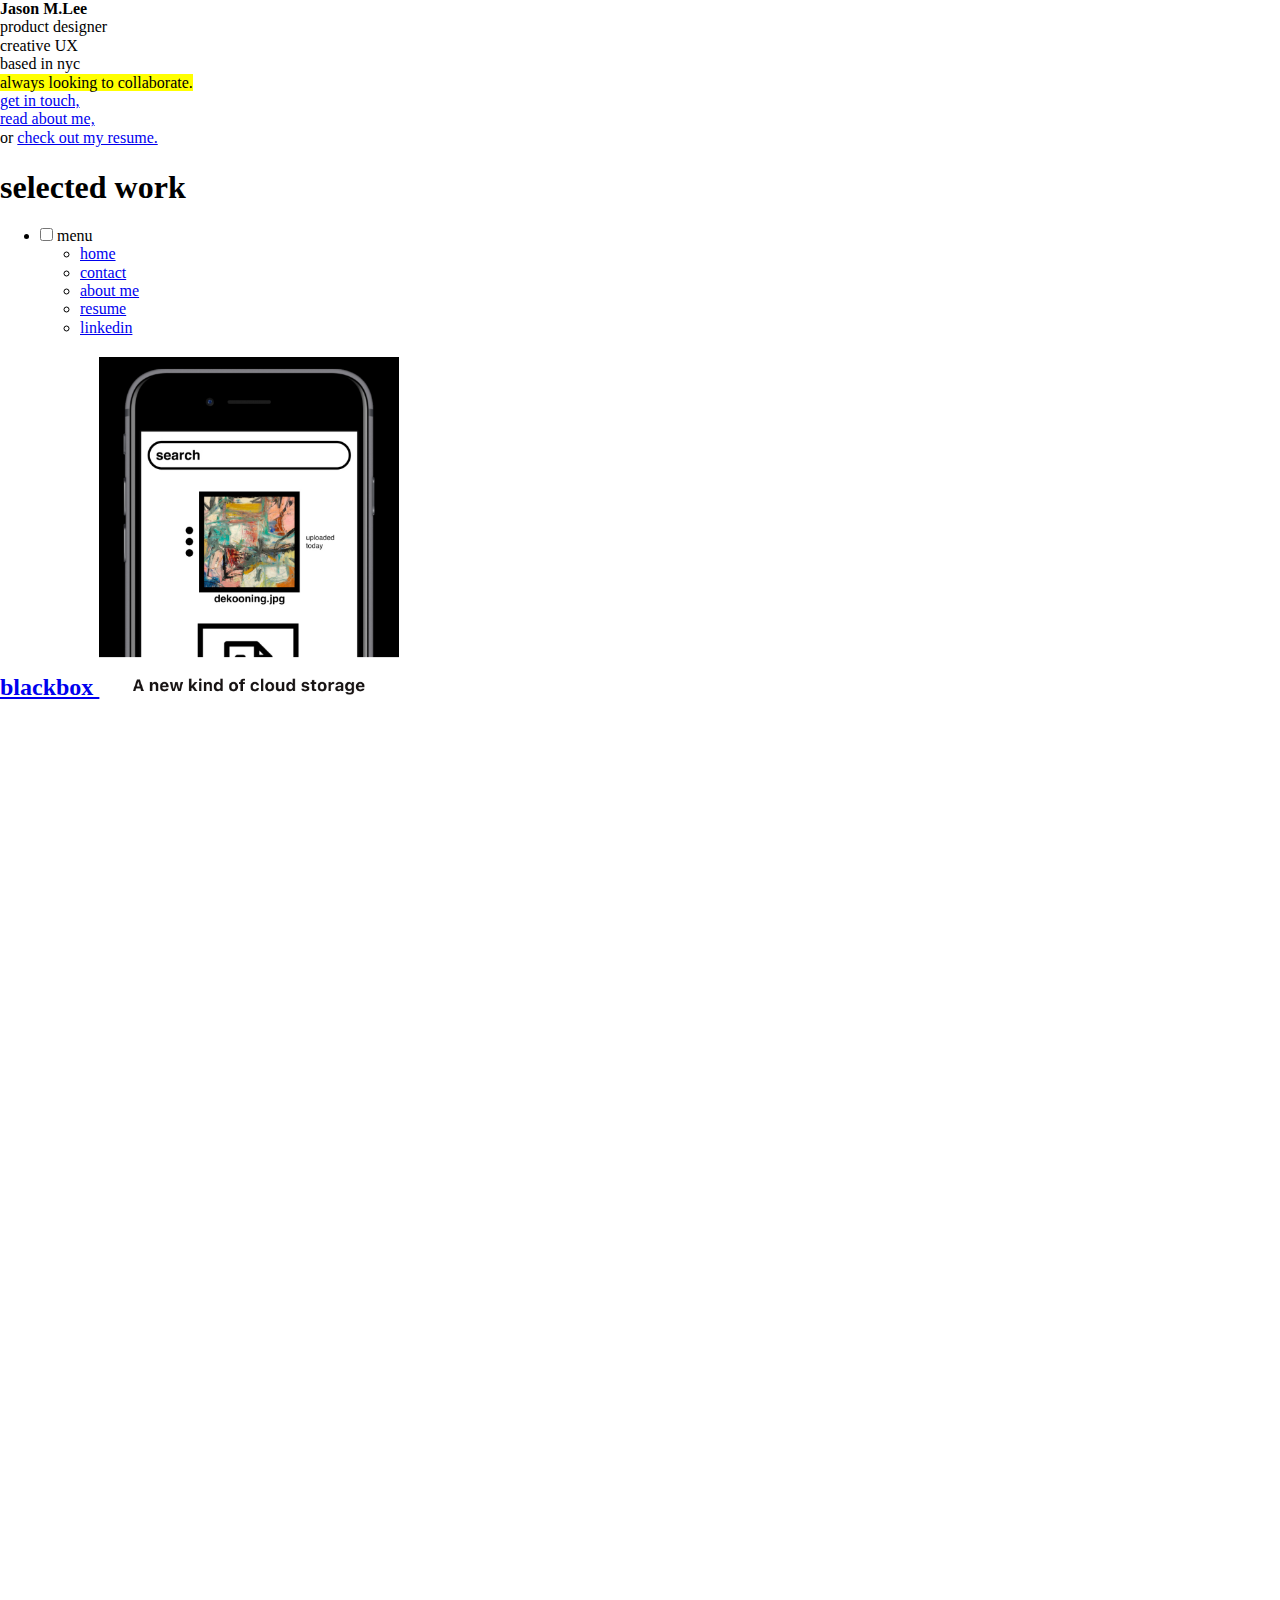
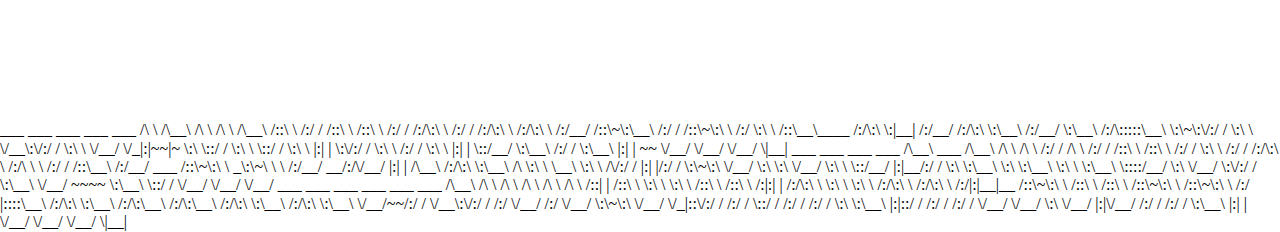
==== index2.html @ 23ceeb85 "Add files via upload" ====
<html lang="en">
<div class="container">
<head>
	<!-- Global site tag (gtag.js) - Google Analytics -->
<script async src="https://www.googletagmanager.com/gtag/js?id=UA-173921733-1"></script>
<script>
  window.dataLayer = window.dataLayer || [];
  function gtag(){dataLayer.push(arguments);}
  gtag('js', new Date());

  gtag('config', 'UA-173921733-1');
</script>
<title>JML</title>
<link rel="stylesheet" type="text/css" href="css/style2.css">
<link rel="stylesheet" type="text/css" href="css/normalize.css">
<p id="right-text-head">
	<strong>Jason M.Lee</strong><br>
	product designer <br>
  creative UX <br>
  <span class="italic">
	based in nyc <br>
</span>
<mark>always looking to</mark><mark> collaborate.</mark> <br>
  <a href="mailto: jasonmattlee@gmail.com"> get in touch, </a> <br>
  <a href="info2.html"> read about me, </a> <br>
  or
  <a href="info2.html"> check out my resume. </a> <br>
  </p>
</p>
<h1><span class="highlight">selected work</span></h1>
<nav>
<ul id="menu">
  <li>
    <input id="check01" type="checkbox" name="menu"/>
    <label for="check01">menu</label>
    <ul class="submenu">
      <li><a href="index2.html">home</a></li>
      <li><a href="mailto: jasonmattlee@gmail.com">contact</a></li>
      <li><a href="info2.html">about me</a></li>
      <li><a href="#">resume</a></li>
      <li><a href="https://www.linkedin.com/in/jasonmatthewlee/">linkedin</a></li>
    </ul>
  </li>
  </ul>
</nav>
</head>
<body>
  <h2><span class="hiddentxt"><a href="project2.html"> blackbox </a></span>
<span class="hiddenimg"><img src="thumbnail3.png" alt="blackbox thumbnail" width="300"></span>
</h2>
<canvas width="1000" height="1000" id="drawPlace"></canvas>
<script src="myscripts.js"></script>
</body>
<footer>
  <div class="ascii-art">
    ___           ___       ___           ___           ___
   /\  \         /\__\     /\  \         /\  \         /\__\
  /::\  \       /:/  /    /::\  \       /::\  \       /:/  /
 /:/\:\  \     /:/  /    /:/\:\  \     /:/\:\  \     /:/__/
/::\~\:\__\   /:/  /    /::\~\:\  \   /:/  \:\  \   /::\__\____
/:/\:\ \:|__| /:/__/    /:/\:\ \:\__\ /:/__/ \:\__\ /:/\:::::\__\
\:\~\:\/:/  / \:\  \    \/__\:\/:/  / \:\  \  \/__/ \/_|:|~~|~
\:\ \::/  /   \:\  \        \::/  /   \:\  \          |:|  |
 \:\/:/  /     \:\  \       /:/  /     \:\  \         |:|  |
  \::/__/       \:\__\     /:/  /       \:\__\        |:|  |
   ~~            \/__/     \/__/         \/__/         \|__|
   ___                   ___           ___           ___
  /\__\      ___        /\__\         /\  \         /\  \
 /:/  /     /\  \      /:/  /        /::\  \       /::\  \
/:/  /      \:\  \    /:/  /        /:/\:\  \     /:/\ \  \
/:/  /       /::\__\  /:/__/  ___   /::\~\:\  \   _\:\~\ \  \
/:/__/     __/:/\/__/  |:|  | /\__\ /:/\:\ \:\__\ /\ \:\ \ \__\
\:\  \    /\/:/  /     |:|  |/:/  / \:\~\:\ \/__/ \:\ \:\ \/__/
\:\  \   \::/__/      |:|__/:/  /   \:\ \:\__\    \:\ \:\__\
\:\  \   \:\__\       \::::/__/     \:\ \/__/     \:\/:/  /
 \:\__\   \/__/        ~~~~          \:\__\        \::/  /
  \/__/                               \/__/         \/__/
   ___           ___           ___           ___           ___           ___
  /\__\         /\  \         /\  \         /\  \         /\  \         /\  \
 /::|  |       /::\  \        \:\  \        \:\  \       /::\  \       /::\  \
/:|:|  |      /:/\:\  \        \:\  \        \:\  \     /:/\:\  \     /:/\:\  \
/:/|:|__|__   /::\~\:\  \       /::\  \       /::\  \   /::\~\:\  \   /::\~\:\  \
/:/ |::::\__\ /:/\:\ \:\__\     /:/\:\__\     /:/\:\__\ /:/\:\ \:\__\ /:/\:\ \:\__\
\/__/~~/:/  / \/__\:\/:/  /    /:/  \/__/    /:/  \/__/ \:\~\:\ \/__/ \/_|::\/:/  /
    /:/  /       \::/  /    /:/  /        /:/  /       \:\ \:\__\      |:|::/  /
   /:/  /        /:/  /     \/__/         \/__/         \:\ \/__/      |:|\/__/
  /:/  /        /:/  /                                   \:\__\        |:|  |
  \/__/         \/__/                                     \/__/         \|__|

 </div>
</footer>
</div>
</html>
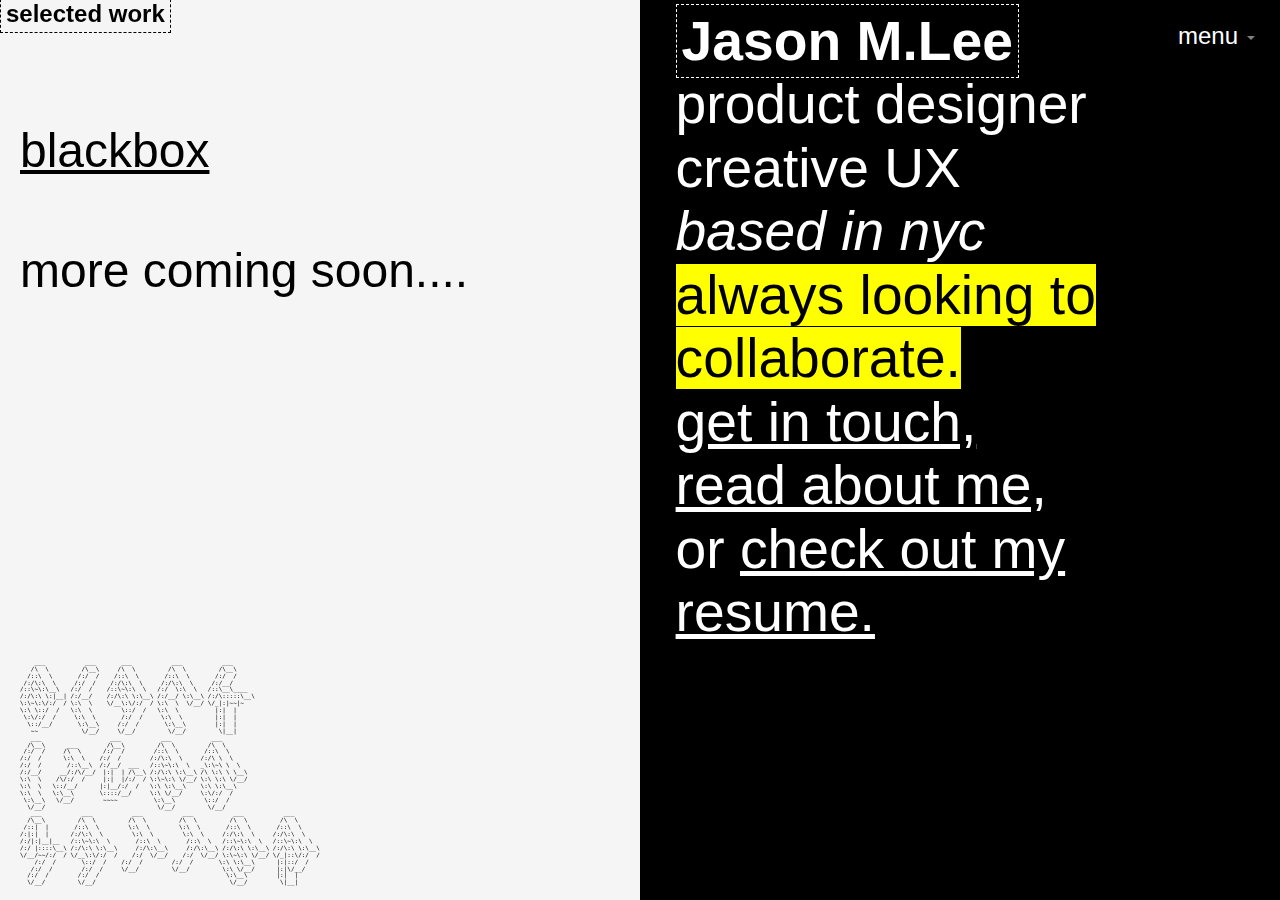
==== commit 577e8732: "Add files via upload" ====
--- a/index2.html
+++ b/index2.html
@@ -26,8 +26,6 @@
   or
   <a href="info2.html"> check out my resume. </a> <br>
   </p>
-</p>
-<h1><span class="highlight">selected work</span></h1>
 <nav>
 <ul id="menu">
   <li>
@@ -45,9 +43,14 @@
 </nav>
 </head>
 <body>
+<p id="left-text-head">
+  <Strong> selected work</strong>
+  </p>
   <h2><span class="hiddentxt"><a href="project2.html"> blackbox </a></span>
 <span class="hiddenimg"><img src="thumbnail3.png" alt="blackbox thumbnail" width="300"></span>
+<br>more coming soon....
 </h2>
+
 <canvas width="1000" height="1000" id="drawPlace"></canvas>
 <script src="myscripts.js"></script>
 </body>
--- a/css/style2.css
+++ b/css/style2.css
@@ -0,0 +1,282 @@
+*, *:before, *:after {
+     box-sizing: border-box;
+}
+ .container{
+     margin: 0;
+     border: 0;
+     padding: 0;
+}
+ body {
+     background-image: linear-gradient(to right, #f5f5f5, #f5f5f5 50%, black 50%, black);
+     background-size: cover;
+     background-repeat: no-repeat;
+     font: helvetica;
+     font-family: 'Signika', sans-serif;
+     margin: 0;
+     border: 0;
+     padding: 0;
+     font-size: 1.5em;
+     position: fixed;
+     -webkit-touch-callout: none;
+    /* iOS Safari */
+     -webkit-user-select: none;
+    /* Safari */
+     -ms-user-select: none;
+    /* Internet Explorer/Edge */
+     user-select: none;
+    /* Non-prefixed version, currently supported by Chrome, Edge, Opera and Firefox */
+}
+/* A link that has not been visited */
+ a:link {
+     color: inherit;
+     text-decoration: underline;
+}
+/* A link that has been visited */
+ a:visited {
+     color: inherit;
+}
+/* A link that is hovered on */
+ a:hover {
+     background-color: #5484FF;
+     color: black;
+}
+
+/* A link that is selected */
+ a:active {
+     color: grey;
+}
+ a {
+     cursor: url("cursor.cur"), default;
+}
+ a>div {
+     display: none;
+}
+ a:hover>div {
+     display: block;
+}
+ #right-text-head {
+     color: #f5f5f5;
+     position: fixed;
+     left: 52%;
+     top: 0%;
+     font-size: 2.3em;
+     margin: 0;
+     padding: 10px;
+     z-index: 0;
+     max-width: 50%;
+     text-align: left;
+     background-color: black;
+     color: white;
+
+}
+/* hover image */
+ .hiddenimg {
+     background-color: white;
+     display: none;
+     position: fixed;
+     top: 50%;
+     left: 50%;
+     transform: translate(-50%, -50%);
+     padding: 10px;
+     border: 2px solid;
+     border-color: 50% black 50% white;
+     z-index: 10000;
+}
+ .hiddentxt:hover~.hiddenimg {
+     display: block;
+     z-index: 10000;
+}
+ h1 {
+     size: 1em;
+     position: relative;
+     font-weight: lighter;
+     padding-left: 20px;
+}
+ h2 {
+     display: block;
+     position: fixed;
+     font-size: 2em;
+     line-height: 2.5em;
+     padding-left: 20px;
+     font-weight: normal;
+}
+ .highlight {
+     background-color: black;
+     color: #f5f5f5;
+     size: 1.3em;
+     z-index: -2;
+}
+/*italic */
+ .italic {
+     font-style: italic;
+     font-weight: lighter;
+}
+/*asterisk note */
+ #asterisk {
+     position: fixed;
+     bottom: 0px;
+     left: 0px;
+     font-size: 1em;
+     padding: 0;
+     margin: 0;
+}
+/* contact*/
+ #contact {
+     color: #f5f5f5;
+     position: fixed;
+     bottom: 0px;
+     right: 5;
+     font-size: 1.75em;
+     margin: 0;
+     padding: 0;
+}
+ #info {
+     color: #f5f5f5;
+     position: fixed;
+     bottom: 100px;
+     right: -10;
+     transform: rotate(-90deg);
+     font-size: 1.75em;
+}
+ #info :hover {
+     text-decoration: underline;
+     background-color: inherit;
+}
+/*contact and info hover styles */
+ #info :active {
+     color: grey;
+}
+ #contact :hover {
+     text-decoration: underline;
+     background-color: inherit;
+}
+ #contact :active {
+     color: grey;
+}
+ #blackbox {
+     position: absolute;
+     margin: 0 auto;
+     align-items: center;
+}
+ #svs {
+     border: 1px dotted #333;
+     background-color: white;
+     right: 10px;
+}
+/* drawing */
+ canvas {
+     width: 100%;
+     height: 100%;
+     margin: 0;
+     z-index:-1;
+     position: fixed;
+}
+
+/*Style for the first level menu bar*/
+ul#menu{
+  right: 20px;
+ position: fixed;
+ top: 0px;
+ z-index: 1000;
+ width: 100px;
+ padding-inline-start: 0;
+ margin:0;
+/*   padding:0 10px; */
+  background:black;
+  color:white;
+  box-shadow:0 -1px rgba(0,0,0,.5) inset;
+  font-size: 1em;
+}
+
+ul#menu > li{
+  float:auto;
+  list-style-type:none;
+  position:relative;
+}
+
+label{
+  position:relative;
+  display:block;
+  padding:0 18px 0 18px;
+  line-height:3em;
+  transition:background 0.3s;
+  cursor:pointer;
+}
+
+label:after{
+  content:"";
+  position:absolute;
+  display:block;
+  top:50%;
+  right:5px;
+  width:0;
+  height:0;
+  border-top: 4px solid rgba(255,255,255,.5);
+  border-bottom: 0 solid rgba(255,255,255,.5);
+  border-left: 4px solid transparent;
+  border-right: 4px solid transparent;
+  transition: border-bottom .1s, border-top .1s .1s;
+  }
+
+label:hover,
+input:checked ~ label{text-decoration: underline;}
+
+input:checked ~ label:after{
+  border-top:0 solid rgba(255,255,255,.5);
+  border-bottom:4px solid rgba(255,255,255,.5);
+  transition:border-top .1s, border-bottom .1s .1s;
+}
+
+/*hide the inputs*/
+input{display:none}
+
+/*show the second levele menu of the selected voice*/
+input:checked ~ ul.submenu{
+  max-height:300px;
+  transition:max-height 0.5s ease-in;
+  z-index:1100;
+}
+
+/*style for the second level menu*/
+ul.submenu{
+  max-height:0;
+  padding:0;
+  overflow:hidden;
+  list-style-type:none;
+  background: white;
+  box-shadow:0 0 1px rgba(0,0,0,.3);
+  transition:max-height 0.5s ease-out;
+  position:absolute;
+  min-width:100%;
+  z-index: 1000;
+}
+
+ul.submenu li a{
+  display:block;
+  padding:12px;
+  color: black;
+  text-decoration:none;
+  transition:background .3s;
+  white-space:nowrap;
+}
+
+ul.submenu li a:hover{
+  background: #c4c4c4;
+}
+
+.ascii-art {
+    font-family: monospace;
+    white-space: pre;
+    position: fixed;
+    bottom: 0px;
+    left: 20px;
+    font-size: .1em;
+    color: black;
+}
+
+strong{
+  padding: 5px;
+border-width: thin;
+border-style: dashed;
+
+}
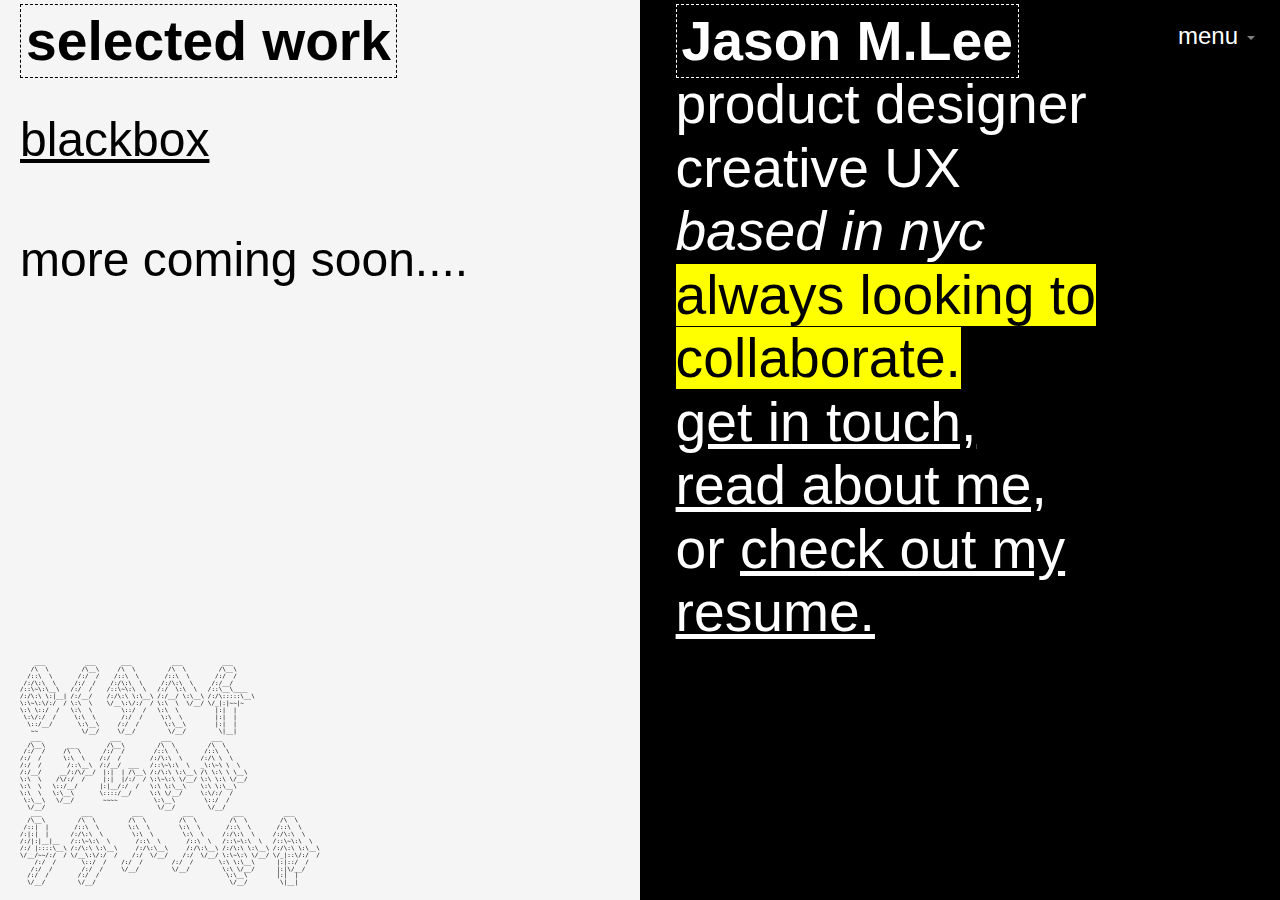
==== commit 1267bf8c: "Add files via upload" ====
--- a/index2.html
+++ b/index2.html
@@ -7,7 +7,6 @@
   window.dataLayer = window.dataLayer || [];
   function gtag(){dataLayer.push(arguments);}
   gtag('js', new Date());
-
   gtag('config', 'UA-173921733-1');
 </script>
 <title>JML</title>
--- a/css/style2.css
+++ b/css/style2.css
@@ -69,6 +69,22 @@
      color: white;
 
 }
+
+#left-text-head {
+    color: #f5f5f5;
+    position: fixed;
+    left: 10px;
+    top: 0%;
+    font-size: 2.3em;
+    margin: 0;
+    padding: 10px;
+    z-index: 0;
+    max-width: 50%;
+    text-align: left;
+    background-color: #f5f5f5;
+    color: black;
+    margin-bottom: 300px;
+    }
 /* hover image */
  .hiddenimg {
      background-color: white;
@@ -91,13 +107,15 @@
      position: relative;
      font-weight: lighter;
      padding-left: 20px;
-}
+     }
+
  h2 {
      display: block;
      position: fixed;
      font-size: 2em;
      line-height: 2.5em;
      padding-left: 20px;
+     padding-top: 40px;
      font-weight: normal;
 }
  .highlight {
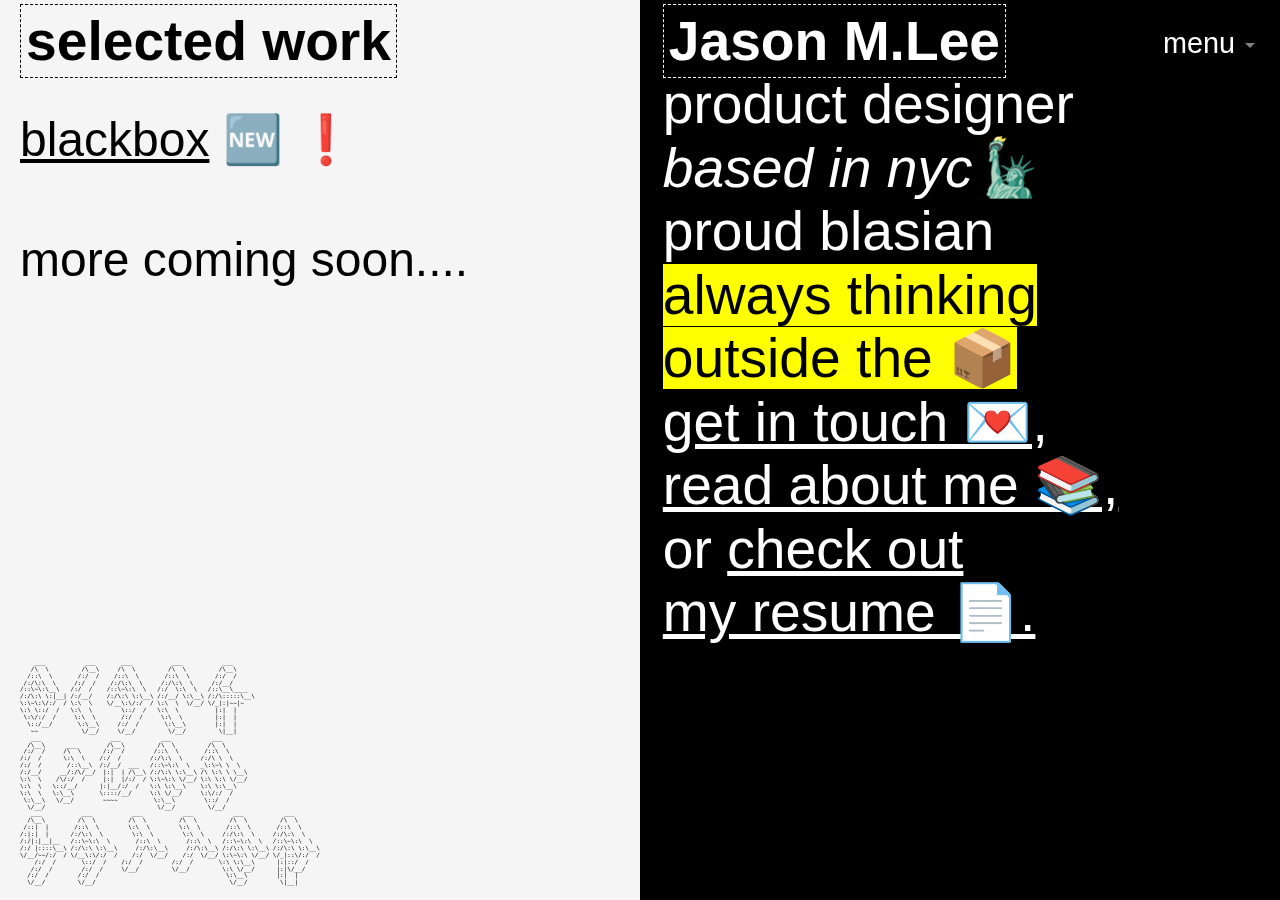
==== commit 09df52ba: "Add files via upload" ====
--- a/index2.html
+++ b/index2.html
@@ -1,6 +1,7 @@
 <html lang="en">
-<div class="container">
 <head>
+  <title>JML</title>
+  <meta charset="UTF-8">
 	<!-- Global site tag (gtag.js) - Google Analytics -->
 <script async src="https://www.googletagmanager.com/gtag/js?id=UA-173921733-1"></script>
 <script>
@@ -9,21 +10,22 @@
   gtag('js', new Date());
   gtag('config', 'UA-173921733-1');
 </script>
-<title>JML</title>
 <link rel="stylesheet" type="text/css" href="css/style2.css">
 <link rel="stylesheet" type="text/css" href="css/normalize.css">
-<p id="right-text-head">
-	<strong>Jason M.Lee</strong><br>
+</head>
+<body>
+  <header>
+  <p id="right-text-head">
+  <strong>Jason M.Lee</strong><br>
 	product designer <br>
-  creative UX <br>
   <span class="italic">
-	based in nyc <br>
+	based in nyc&#128509; <br>
 </span>
-<mark>always looking to</mark><mark> collaborate.</mark> <br>
-  <a href="mailto: jasonmattlee@gmail.com"> get in touch, </a> <br>
-  <a href="info2.html"> read about me, </a> <br>
+proud blasian<br><mark> always thinking <br> outside the &#128230;</mark> <br>
+  <a href="mailto:jasonmattlee@gmail.com"> get in touch &#128140;, </a> <br>
+  <a href="info2.html"> read about me	&#128218;, </a> <br>
   or
-  <a href="info2.html"> check out my resume. </a> <br>
+  <a href="info2.html"> check out<br> my resume &#128196;. </a> <br>
   </p>
 <nav>
 <ul id="menu">
@@ -31,28 +33,27 @@
     <input id="check01" type="checkbox" name="menu"/>
     <label for="check01">menu</label>
     <ul class="submenu">
-      <li><a href="index2.html">home</a></li>
-      <li><a href="mailto: jasonmattlee@gmail.com">contact</a></li>
+      <li><a href="index2.html"><u>home</u></a></li>
       <li><a href="info2.html">about me</a></li>
+      <li><a href="mailto:jasonmattlee@gmail.com">email me</a></li>
       <li><a href="#">resume</a></li>
       <li><a href="https://www.linkedin.com/in/jasonmatthewlee/">linkedin</a></li>
     </ul>
   </li>
   </ul>
 </nav>
-</head>
-<body>
+</header>
+  <div class="container">
 <p id="left-text-head">
   <Strong> selected work</strong>
   </p>
-  <h2><span class="hiddentxt"><a href="project2.html"> blackbox </a></span>
-<span class="hiddenimg"><img src="thumbnail3.png" alt="blackbox thumbnail" width="300"></span>
+  <h2><span class="hiddentxt"><a href="project2.html">blackbox</a></span> &#127381; &#10071;
+<span class="hiddenimg"><img src="bb.png" alt="blackbox thumbnail" height="100%"></span>
 <br>more coming soon....
 </h2>
-
 <canvas width="1000" height="1000" id="drawPlace"></canvas>
 <script src="myscripts.js"></script>
-</body>
+</div>
 <footer>
   <div class="ascii-art">
     ___           ___       ___           ___           ___
@@ -91,5 +92,5 @@
 
  </div>
 </footer>
-</div>
+</body>
 </html>
--- a/css/style2.css
+++ b/css/style2.css
@@ -57,7 +57,7 @@
  #right-text-head {
      color: #f5f5f5;
      position: fixed;
-     left: 52%;
+     left: 51%;
      top: 0%;
      font-size: 2.3em;
      margin: 0;
@@ -98,6 +98,7 @@
      border-color: 50% black 50% white;
      z-index: 10000;
 }
+
  .hiddentxt:hover~.hiddenimg {
      display: block;
      z-index: 10000;
@@ -192,7 +193,7 @@
 
 /*Style for the first level menu bar*/
 ul#menu{
-  right: 20px;
+  right: 35px;
  position: fixed;
  top: 0px;
  z-index: 1000;
@@ -200,10 +201,10 @@
  padding-inline-start: 0;
  margin:0;
 /*   padding:0 10px; */
-  background:black;
+  background:none;
   color:white;
   box-shadow:0 -1px rgba(0,0,0,.5) inset;
-  font-size: 1em;
+  font-size: 1.2em;
 }
 
 ul#menu > li{
@@ -226,13 +227,13 @@
   position:absolute;
   display:block;
   top:50%;
-  right:5px;
+  right:-10px;
   width:0;
   height:0;
-  border-top: 4px solid rgba(255,255,255,.5);
+  border-top: 5px solid rgba(255,255,255,.5);
   border-bottom: 0 solid rgba(255,255,255,.5);
-  border-left: 4px solid transparent;
-  border-right: 4px solid transparent;
+  border-left: 5px solid transparent;
+  border-right: 5px solid transparent;
   transition: border-bottom .1s, border-top .1s .1s;
   }
 
